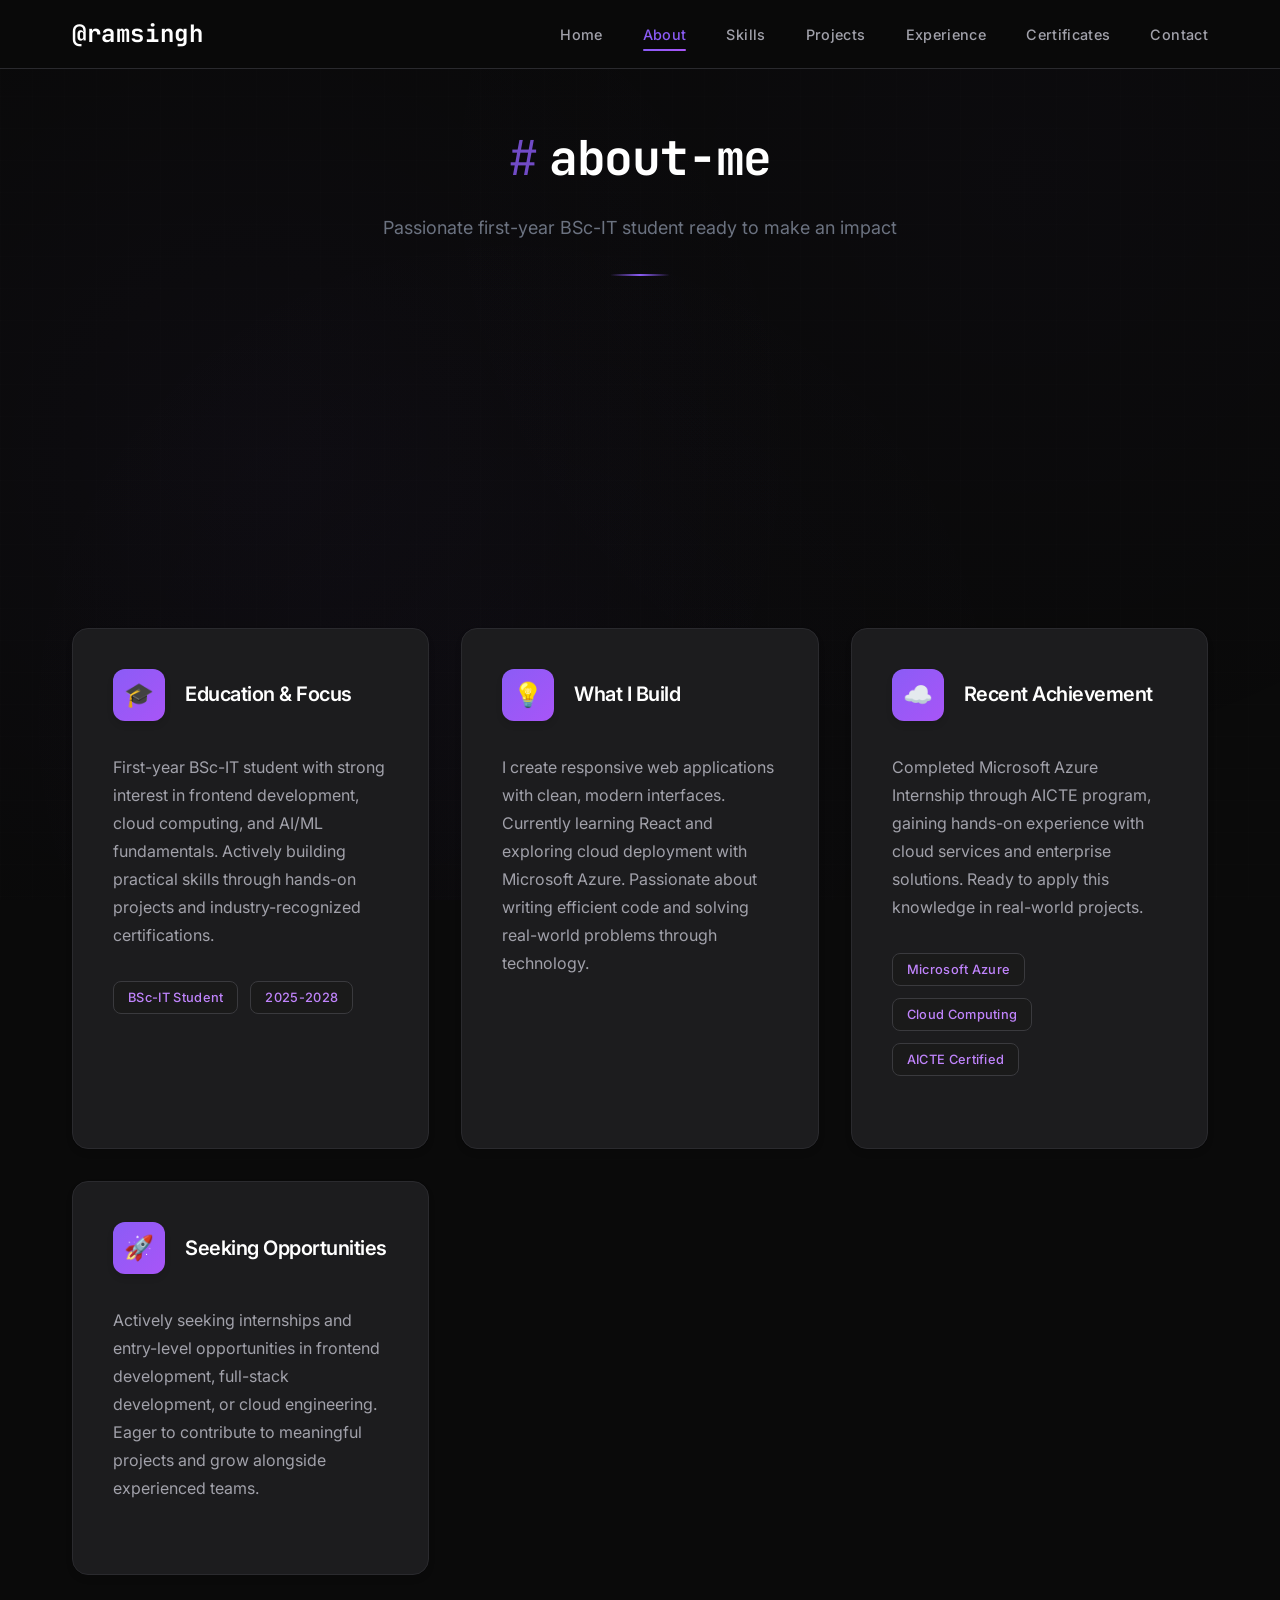
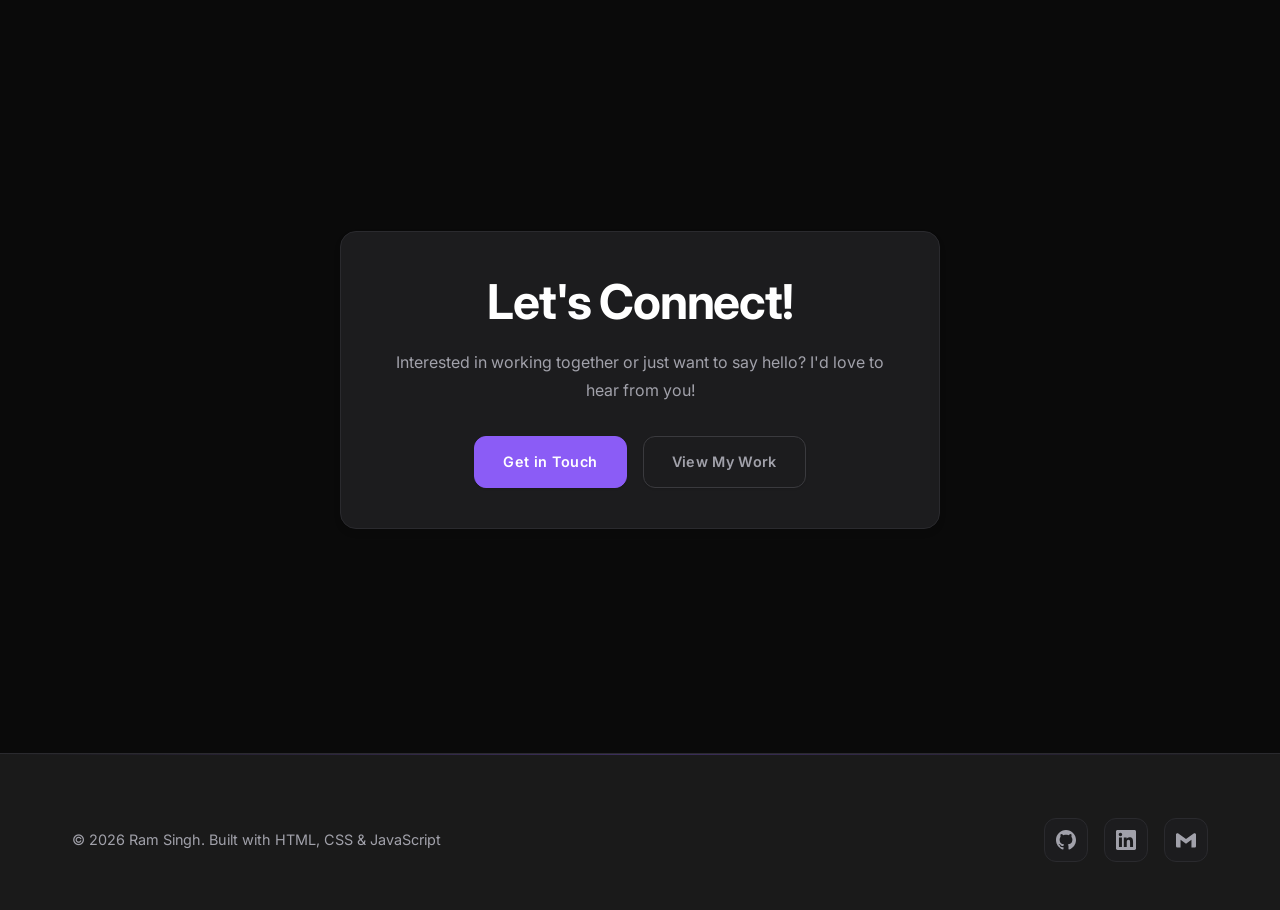
==== about/index.html @ ed47b106 "Initial commit Created from https://vercel.com/new" ====
<!DOCTYPE html>
<html lang="en">
<head>
    <meta charset="UTF-8">
    <meta name="viewport" content="width=device-width, initial-scale=1.0">
    <meta name="description" content="About Ram Singh - First-year BSc-IT student, Frontend Developer, and AIML Learner seeking internships and entry-level opportunities.">
    <meta name="keywords" content="Ram Singh, About, Frontend Developer, BSc-IT, Internship, Web Development, Azure">
    <meta name="author" content="Ram Singh">

    <title>About - Ram Singh</title>

    <!-- Favicon -->
    <link rel="icon" type="image/svg+xml" href="../favicon.svg">

    <!-- Fonts -->
    <link rel="preconnect" href="https://fonts.googleapis.com">
    <link rel="preconnect" href="https://fonts.gstatic.com" crossorigin>
    <link href="https://fonts.googleapis.com/css2?family=Inter:wght@300;400;500;600;700;800&family=JetBrains+Mono:wght@400;500;600&display=swap" rel="stylesheet">

    <!-- Styles -->
    <link rel="stylesheet" href="../css/style.css">
</head>
<body>
    <!-- Skip to main content for accessibility -->
    <a href="#main-content" class="skip-link">Skip to main content</a>

    <!-- Navigation -->
    <header class="navbar">
        <div class="nav-container">
            <a href="../" class="nav-logo">@ramsingh</a>
            <nav aria-label="Main navigation">
                <ul class="nav-links">
                    <li><a href="../">Home</a></li>
                    <li><a href="./" class="active" aria-current="page">About</a></li>
                    <li><a href="../skills/">Skills</a></li>
                    <li><a href="../projects/">Projects</a></li>
                    <li><a href="../experience/">Experience</a></li>
                    <li><a href="../certificates/">Certificates</a></li>
                    <li><a href="../contact/">Contact</a></li>
                </ul>
            </nav>
            <button class="mobile-menu-btn" aria-label="Toggle mobile menu" aria-expanded="false">☰</button>
        </div>
    </header>

    <!-- Mobile Menu -->
    <nav class="mobile-menu" aria-label="Mobile navigation">
        <a href="../">Home</a>
        <a href="./">About</a>
        <a href="../skills/">Skills</a>
        <a href="../projects/">Projects</a>
        <a href="../experience/">Experience</a>
        <a href="../certificates/">Certificates</a>
        <a href="../contact/">Contact</a>
    </nav>

    <!-- Main Content -->
    <main id="main-content">

    <!-- About Header -->
    <section class="section-padding" style="padding-top: 8rem;">
        <div class="container">
            <div class="section-header">
                <h2 class="section-title">about-me</h2>
                <p class="section-subtitle">Passionate first-year BSc-IT student ready to make an impact</p>
            </div>
        </div>
    </section>

    <!-- About Content -->
    <section class="section-padding reveal">
        <div class="container">
            <div class="cards-grid">
                <article class="card glow-border">
                    <div class="card-header">
                        <div class="card-icon">🎓</div>
                        <h3 class="card-title">Education & Focus</h3>
                    </div>
                    <p class="card-description">First-year BSc-IT student with strong interest in frontend development, cloud computing, and AI/ML fundamentals. Actively building practical skills through hands-on projects and industry-recognized certifications.</p>
                    <div class="card-tech" style="margin-top: 1rem;">
                        <span class="tech-tag">BSc-IT Student</span>
                        <span class="tech-tag">2025-2028</span>
                    </div>
                </article>

                <article class="card glow-border">
                    <div class="card-header">
                        <div class="card-icon">💡</div>
                        <h3 class="card-title">What I Build</h3>
                    </div>
                    <p class="card-description">I create responsive web applications with clean, modern interfaces. Currently learning React and exploring cloud deployment with Microsoft Azure. Passionate about writing efficient code and solving real-world problems through technology.</p>
                </article>

                <article class="card glow-border">
                    <div class="card-header">
                        <div class="card-icon">☁️</div>
                        <h3 class="card-title">Recent Achievement</h3>
                    </div>
                    <p class="card-description">Completed Microsoft Azure Internship through AICTE program, gaining hands-on experience with cloud services and enterprise solutions. Ready to apply this knowledge in real-world projects.</p>
                    <div class="card-tech" style="margin-top: 1rem;">
                        <span class="tech-tag">Microsoft Azure</span>
                        <span class="tech-tag">Cloud Computing</span>
                        <span class="tech-tag">AICTE Certified</span>
                    </div>
                </article>

                <article class="card glow-border">
                    <div class="card-header">
                        <div class="card-icon">🚀</div>
                        <h3 class="card-title">Seeking Opportunities</h3>
                    </div>
                    <p class="card-description">Actively seeking internships and entry-level opportunities in frontend development, full-stack development, or cloud engineering. Eager to contribute to meaningful projects and grow alongside experienced teams.</p>
                </article>
            </div>
        </div>
    </section>

    <!-- Call to Action -->
    <section class="section-padding">
        <div class="container">
            <div class="card glow-border reveal" style="text-align: center; max-width: 600px; margin: 0 auto;">
                <h2 style="margin-bottom: 1rem;">Let's Connect!</h2>
                <p style="color: var(--text-secondary); margin-bottom: 2rem;">Interested in working together or just want to say hello? I'd love to hear from you!</p>
                <div style="display: flex; gap: 1rem; justify-content: center; flex-wrap: wrap;">
                    <a href="../contact/" class="btn btn-primary">Get in Touch</a>
                    <a href="../projects/" class="btn btn-secondary">View My Work</a>
                </div>
            </div>
        </div>
    </section>

    </main>

    <!-- Footer -->
    <footer class="footer">
        <div class="container">
            <div class="footer-content">
                <div class="footer-text">
                    <p>&copy; 2026 Ram Singh. Built with HTML, CSS & JavaScript</p>
                </div>
                <div class="social-links">
                    <a href="https://github.com/Ramsingh4656" class="social-link" target="_blank" rel="noopener" aria-label="GitHub Profile">
                        <svg width="20" height="20" viewBox="0 0 24 24" fill="currentColor" aria-hidden="true">
                            <path d="M12 0c-6.626 0-12 5.373-12 12 0 5.302 3.438 9.8 8.207 11.387.599.111.793-.261.793-.577v-2.234c-3.338.726-4.033-1.416-4.033-1.416-.546-1.387-1.333-1.756-1.333-1.756-1.089-.745.083-.729.083-.729 1.205.084 1.839 1.237 1.839 1.237 1.07 1.834 2.807 1.304 3.492.997.107-.775.418-1.305.762-1.604-2.665-.305-5.467-1.334-5.467-5.931 0-1.311.469-2.381 1.236-3.221-.124-.303-.535-1.524.117-3.176 0 0 1.008-.322 3.301 1.23.957-.266 1.983-.399 3.003-.404 1.02.005 2.047.138 3.006.404 2.291-1.552 3.297-1.23 3.297-1.23.653 1.653.242 2.874.118 3.176.77.84 1.235 1.911 1.235 3.221 0 4.609-2.807 5.624-5.479 5.921.43.372.823 1.102.823 2.222v3.293c0 .319.192.694.801.576 4.765-1.589 8.199-6.086 8.199-11.386 0-6.627-5.373-12-12-12z"/>
                        </svg>
                    </a>
                    <a href="https://linkedin.com/in/ram-singh4656" class="social-link" target="_blank" rel="noopener" aria-label="LinkedIn Profile">
                        <svg width="20" height="20" viewBox="0 0 24 24" fill="currentColor" aria-hidden="true">
                            <path d="M20.447 20.452h-3.554v-5.569c0-1.328-.027-3.037-1.852-3.037-1.853 0-2.136 1.445-2.136 2.939v5.667H9.351V9h3.414v1.561h.046c.477-.9 1.637-1.85 3.37-1.85 3.601 0 4.267 2.37 4.267 5.455v6.286zM5.337 7.433c-1.144 0-2.063-.926-2.063-2.065 0-1.138.92-2.063 2.063-2.063 1.14 0 2.064.925 2.064 2.063 0 1.139-.925 2.065-2.064 2.065zm1.782 13.019H3.555V9h3.564v11.452zM22.225 0H1.771C.792 0 0 .774 0 1.729v20.542C0 23.227.792 24 1.771 24h20.451C23.2 24 24 23.227 24 22.271V1.729C24 .774 23.2 0 22.222 0h.003z"/>
                        </svg>
                    </a>
                    <a href="mailto:ram01singh4656@gmail.com" class="social-link" aria-label="Email Contact">
                        <svg width="20" height="20" viewBox="0 0 24 24" fill="currentColor" aria-hidden="true">
                            <path d="M24 5.457v13.909c0 .904-.732 1.636-1.636 1.636h-3.819V11.73L12 16.64l-6.545-4.91v9.273H1.636A1.636 1.636 0 0 1 0 19.366V5.457c0-.904.732-1.636 1.636-1.636h.749L12 10.724l9.615-6.903h.749c.904 0 1.636.732 1.636 1.636z"/>
                        </svg>
                    </a>
                </div>
            </div>
        </div>
    </footer>

    <!-- Scripts -->
    <script src="../js/script.js"></script>
</body>
</html>
---- css/style.css ----
/* ===== CSS RESET & BASE STYLES ===== */
* {
    margin: 0;
    padding: 0;
    box-sizing: border-box;
}

:root {
    /* ===== REFINED COLOR SYSTEM ===== */
    /* Background Layers */
    --bg-primary: #0a0a0a;
    --bg-secondary: #111111;
    --bg-elevated: #1a1a1a;
    --bg-card: #1c1c1e;
    --bg-card-hover: #252529;
    --bg-glass: rgba(28, 28, 30, 0.8);
    
    /* Violet/Purple Accent System */
    --accent-primary: #8b5cf6;
    --accent-hover: #a855f7;
    --accent-light: #c084fc;
    --accent-glow: rgba(139, 92, 246, 0.25);
    --accent-glow-strong: rgba(139, 92, 246, 0.4);
    --accent-border: rgba(139, 92, 246, 0.3);
    --accent-subtle: rgba(139, 92, 246, 0.1);
    
    /* Text Hierarchy */
    --text-primary: #ffffff;
    --text-secondary: #a1a1aa;
    --text-muted: #6b7280;
    --text-accent: var(--accent-primary);
    
    /* Border System */
    --border-primary: #2a2a2e;
    --border-secondary: #3a3a3e;
    --border-accent: var(--accent-border);
    --border-focus: var(--accent-primary);
    
    /* Shadow System */
    --shadow-sm: 0 1px 2px rgba(0, 0, 0, 0.1);
    --shadow-md: 0 4px 6px rgba(0, 0, 0, 0.1);
    --shadow-lg: 0 10px 15px rgba(0, 0, 0, 0.1);
    --shadow-xl: 0 20px 25px rgba(0, 0, 0, 0.15);
    --shadow-glow: 0 0 20px var(--accent-glow);
    --shadow-glow-strong: 0 0 30px var(--accent-glow-strong);
    
    /* Typography System */
    --font-primary: 'Inter', -apple-system, BlinkMacSystemFont, 'Segoe UI', sans-serif;
    --font-mono: 'JetBrains Mono', 'Fira Code', 'SF Mono', monospace;
    
    /* Font Weights */
    --font-light: 300;
    --font-regular: 400;
    --font-medium: 500;
    --font-semibold: 600;
    --font-bold: 700;
    --font-extrabold: 800;
    
    /* Line Heights */
    --line-height-tight: 1.25;
    --line-height-normal: 1.5;
    --line-height-relaxed: 1.75;
    
    /* Letter Spacing */
    --letter-spacing-tight: -0.025em;
    --letter-spacing-normal: 0;
    --letter-spacing-wide: 0.025em;
    
    /* Spacing System */
    --container-max-width: 1200px;
    --section-padding: 8rem 0;
    --section-gap: 6rem;
    --card-padding: 2.5rem;
    --element-gap: 1.5rem;
    
    /* Transition System */
    --transition-fast: 0.15s cubic-bezier(0.4, 0, 0.2, 1);
    --transition-normal: 0.25s cubic-bezier(0.4, 0, 0.2, 1);
    --transition-slow: 0.4s cubic-bezier(0.4, 0, 0.2, 1);
    
    /* Border Radius */
    --radius-sm: 0.375rem;
    --radius-md: 0.5rem;
    --radius-lg: 0.75rem;
    --radius-xl: 1rem;
    
    /* Z-Index Scale */
    --z-dropdown: 1000;
    --z-sticky: 1020;
    --z-fixed: 1030;
    --z-modal: 1040;
    --z-popover: 1050;
    --z-tooltip: 1060;
}

html {
    scroll-behavior: smooth;
    font-size: 16px;
}

body {
    font-family: var(--font-primary);
    background-color: var(--bg-primary);
    color: var(--text-primary);
    line-height: var(--line-height-normal);
    overflow-x: hidden;
    font-weight: var(--font-regular);
    -webkit-font-smoothing: antialiased;
    -moz-osx-font-smoothing: grayscale;
}

/* ===== ENHANCED BACKGROUND SYSTEM ===== */
body::before {
    content: '';
    position: fixed;
    top: 0;
    left: 0;
    width: 100%;
    height: 100%;
    background: 
        radial-gradient(circle at 20% 50%, rgba(139, 92, 246, 0.03) 0%, transparent 50%),
        radial-gradient(circle at 80% 20%, rgba(139, 92, 246, 0.02) 0%, transparent 50%),
        radial-gradient(circle at 40% 80%, rgba(139, 92, 246, 0.02) 0%, transparent 50%);
    pointer-events: none;
    z-index: -2;
}

body::after {
    content: '';
    position: fixed;
    top: 0;
    left: 0;
    width: 100%;
    height: 100%;
    background-image: 
        linear-gradient(rgba(255, 255, 255, 0.008) 1px, transparent 1px),
        linear-gradient(90deg, rgba(255, 255, 255, 0.008) 1px, transparent 1px);
    background-size: 32px 32px;
    pointer-events: none;
    z-index: -1;
}

/* ===== IMPROVED TYPOGRAPHY SYSTEM ===== */
h1, h2, h3, h4, h5, h6 {
    font-weight: var(--font-semibold);
    line-height: var(--line-height-tight);
    letter-spacing: var(--letter-spacing-tight);
    color: var(--text-primary);
}

h1 {
    font-size: clamp(2.5rem, 5vw, 4rem);
    font-weight: var(--font-extrabold);
    letter-spacing: -0.02em;
}

h2 {
    font-size: clamp(2rem, 4vw, 3rem);
    font-weight: var(--font-bold);
}

h3 {
    font-size: clamp(1.25rem, 2.5vw, 1.5rem);
    font-weight: var(--font-semibold);
}

p {
    line-height: var(--line-height-relaxed);
    color: var(--text-secondary);
}

/* ===== UTILITY CLASSES ===== */
.container {
    max-width: var(--container-max-width);
    margin: 0 auto;
    padding: 0 2rem;
}

.section-padding {
    padding: var(--section-padding);
}

.text-gradient {
    background: linear-gradient(135deg, var(--accent-primary), var(--accent-hover));
    -webkit-background-clip: text;
    -webkit-text-fill-color: transparent;
    background-clip: text;
    font-weight: var(--font-bold);
}

/* Screen reader only content */
.sr-only {
    position: absolute;
    width: 1px;
    height: 1px;
    padding: 0;
    margin: -1px;
    overflow: hidden;
    clip: rect(0, 0, 0, 0);
    white-space: nowrap;
    border: 0;
}

/* Skip navigation link */
.skip-link {
    position: absolute;
    top: -40px;
    left: 6px;
    background: var(--accent-primary);
    color: white;
    padding: 8px;
    text-decoration: none;
    border-radius: var(--radius-sm);
    font-weight: var(--font-semibold);
    z-index: var(--z-tooltip);
    transition: top var(--transition-fast);
}

.skip-link:focus {
    top: 6px;
}

/* Enhanced focus-visible styles for better accessibility */
*:focus-visible {
    outline: 2px solid var(--accent-primary);
    outline-offset: 2px;
    border-radius: var(--radius-sm);
}

/* Remove default focus outline when focus-visible is supported */
*:focus:not(:focus-visible) {
    outline: none;
}

/* Specific focus styles for interactive elements */
a:focus-visible,
button:focus-visible,
input:focus-visible,
textarea:focus-visible,
select:focus-visible {
    outline: 2px solid var(--accent-primary);
    outline-offset: 2px;
    border-radius: var(--radius-sm);
}

/* Form error messages */
.error-message {
    color: #ef4444;
    font-size: 0.875rem;
    margin-top: 0.25rem;
    min-height: 1.25rem;
    display: block;
}

.error-message:empty {
    display: none;
}

/* Form success messages */
.success-message {
    color: var(--accent-primary);
    font-size: 0.875rem;
    margin-top: 1rem;
    padding: 0.75rem;
    background: var(--accent-subtle);
    border: 1px solid var(--accent-border);
    border-radius: var(--radius-md);
    text-align: center;
    display: block;
}

/* Form field validation states */
input:invalid,
textarea:invalid {
    border-color: #ef4444;
}

input:valid,
textarea:valid {
    border-color: var(--border-primary);
}

/* Loading button state */
.btn[aria-busy="true"] {
    position: relative;
    color: transparent;
}

.btn[aria-busy="true"]::after {
    content: '';
    position: absolute;
    width: 16px;
    height: 16px;
    top: 50%;
    left: 50%;
    margin-left: -8px;
    margin-top: -8px;
    border: 2px solid transparent;
    border-top-color: currentColor;
    border-radius: 50%;
    animation: spin 1s linear infinite;
}

@keyframes spin {
    0% { transform: rotate(0deg); }
    100% { transform: rotate(360deg); }
}

/* ===== ENHANCED GLOW SYSTEM ===== */
.glow-border {
    border: 1px solid var(--border-primary);
    background: var(--bg-card);
    backdrop-filter: blur(8px);
    -webkit-backdrop-filter: blur(8px);
    box-shadow: var(--shadow-md);
    transition: all var(--transition-normal);
    position: relative;
}

.glow-border::before {
    content: '';
    position: absolute;
    inset: 0;
    padding: 1px;
    background: linear-gradient(135deg, var(--accent-border), transparent, var(--accent-border));
    border-radius: inherit;
    mask: linear-gradient(#fff 0 0) content-box, linear-gradient(#fff 0 0);
    mask-composite: xor;
    -webkit-mask-composite: xor;
    opacity: 0;
    transition: opacity var(--transition-normal);
}

.glow-border:hover {
    transform: translateY(-2px);
    box-shadow: var(--shadow-xl), var(--shadow-glow);
    border-color: var(--border-accent);
    background: var(--bg-card-hover);
}

.glow-border:hover::before {
    opacity: 1;
}

/* ===== ENHANCED NAVIGATION ===== */
.navbar {
    position: fixed;
    top: 0;
    left: 0;
    right: 0;
    background: rgba(10, 10, 10, 0.85);
    backdrop-filter: blur(20px);
    -webkit-backdrop-filter: blur(20px);
    border-bottom: 1px solid var(--border-primary);
    z-index: var(--z-sticky);
    transition: all var(--transition-normal);
}

.navbar.scrolled {
    background: rgba(10, 10, 10, 0.95);
    border-bottom-color: var(--border-secondary);
    box-shadow: var(--shadow-lg);
}

.nav-container {
    display: flex;
    justify-content: space-between;
    align-items: center;
    padding: 1rem 2rem;
    max-width: var(--container-max-width);
    margin: 0 auto;
}

.nav-logo {
    font-size: 1.5rem;
    font-weight: var(--font-bold);
    color: var(--text-primary);
    text-decoration: none;
    font-family: var(--font-mono);
    letter-spacing: var(--letter-spacing-wide);
    transition: color var(--transition-fast);
}

.nav-logo:hover {
    color: var(--accent-primary);
}

.nav-links {
    display: flex;
    gap: 2.5rem;
    list-style: none;
    align-items: center;
}

.nav-links a {
    color: var(--text-secondary);
    text-decoration: none;
    font-weight: var(--font-medium);
    font-size: 0.9rem;
    letter-spacing: var(--letter-spacing-wide);
    transition: all var(--transition-fast);
    position: relative;
    padding: 0.5rem 0;
}

.nav-links a::after {
    content: '';
    position: absolute;
    bottom: 0;
    left: 0;
    width: 0;
    height: 2px;
    background: linear-gradient(90deg, var(--accent-primary), var(--accent-hover));
    border-radius: 1px;
    transition: width var(--transition-normal);
}

.nav-links a:hover,
.nav-links a.active {
    color: var(--accent-primary);
}

.nav-links a:hover::after,
.nav-links a.active::after {
    width: 100%;
}

.nav-links a:focus-visible {
    outline: 2px solid var(--border-focus);
    outline-offset: 4px;
    border-radius: var(--radius-sm);
}

.mobile-menu-btn {
    display: none;
    background: var(--bg-elevated);
    border: 1px solid var(--border-primary);
    border-radius: var(--radius-md);
    color: var(--text-primary);
    font-size: 1.25rem;
    padding: 0.75rem;
    cursor: pointer;
    transition: all var(--transition-fast);
}

.mobile-menu-btn:hover {
    background: var(--bg-card-hover);
    border-color: var(--border-accent);
    color: var(--accent-primary);
}

.mobile-menu-btn:focus-visible {
    outline: 2px solid var(--border-focus);
    outline-offset: 2px;
}

/* ===== ENHANCED HERO SECTION ===== */
.hero {
    min-height: 100vh;
    display: flex;
    align-items: center;
    position: relative;
    overflow: hidden;
    padding-top: 6rem;
}

.hero-content {
    display: grid;
    grid-template-columns: 1fr auto;
    gap: 5rem;
    align-items: center;
    width: 100%;
}

.hero-text h1 {
    margin-bottom: 1.5rem;
    line-height: 1.1;
}

.hero-text .subtitle {
    font-size: 1.25rem;
    color: var(--text-secondary);
    margin-bottom: 2.5rem;
    font-family: var(--font-mono);
    line-height: var(--line-height-relaxed);
    font-weight: var(--font-regular);
}

.hero-actions {
    display: flex;
    gap: 1.5rem;
    align-items: center;
    flex-wrap: wrap;
}

.hero-cta {
    display: inline-flex;
    align-items: center;
    gap: 0.75rem;
    padding: 1rem 2rem;
    background: var(--accent-primary);
    color: white;
    text-decoration: none;
    border-radius: var(--radius-lg);
    font-weight: var(--font-semibold);
    font-size: 0.95rem;
    letter-spacing: var(--letter-spacing-wide);
    transition: all var(--transition-normal);
    border: 1px solid var(--accent-primary);
    box-shadow: var(--shadow-md);
    position: relative;
    overflow: hidden;
}

.hero-cta::before {
    content: '';
    position: absolute;
    top: 0;
    left: -100%;
    width: 100%;
    height: 100%;
    background: linear-gradient(90deg, transparent, rgba(255, 255, 255, 0.1), transparent);
    transition: left var(--transition-slow);
}

.hero-cta:hover {
    background: var(--accent-hover);
    border-color: var(--accent-hover);
    box-shadow: var(--shadow-lg), var(--shadow-glow);
    transform: translateY(-1px);
}

.hero-cta:hover::before {
    left: 100%;
}

.hero-cta:focus-visible {
    outline: 2px solid var(--border-focus);
    outline-offset: 2px;
}

.hero-image {
    position: relative;
    display: flex;
    justify-content: center;
    align-items: center;
}

.hero-image img {
    width: 320px;
    height: 320px;
    border-radius: 50%;
    object-fit: cover;
    border: 3px solid var(--accent-primary);
    box-shadow: var(--shadow-xl), var(--shadow-glow);
    transition: all var(--transition-slow);
}

.hero-image img:hover {
    transform: scale(1.02);
    box-shadow: var(--shadow-xl), var(--shadow-glow-strong);
}

/* Enhanced Floating Elements */
.floating-element {
    position: absolute;
    background: var(--bg-glass);
    backdrop-filter: blur(12px);
    -webkit-backdrop-filter: blur(12px);
    border: 1px solid var(--border-secondary);
    border-radius: var(--radius-lg);
    padding: 0.75rem 1.25rem;
    font-size: 0.875rem;
    color: var(--text-secondary);
    font-family: var(--font-mono);
    font-weight: var(--font-medium);
    box-shadow: var(--shadow-lg);
    animation: float 4s ease-in-out infinite;
    white-space: nowrap;
}

.floating-element:nth-child(2) {
    top: 15%;
    right: 5%;
    animation-delay: 0s;
}

.floating-element:nth-child(3) {
    bottom: 25%;
    right: 0%;
    animation-delay: 2s;
}

@keyframes float {
    0%, 100% { 
        transform: translateY(0px) rotate(0deg); 
    }
    25% { 
        transform: translateY(-8px) rotate(0.5deg); 
    }
    50% { 
        transform: translateY(-12px) rotate(0deg); 
    }
    75% { 
        transform: translateY(-8px) rotate(-0.5deg); 
    }
}

/* ===== ENHANCED SECTION HEADERS ===== */
.section-header {
    margin-bottom: 5rem;
    text-align: center;
    position: relative;
}

.section-header::after {
    content: '';
    position: absolute;
    bottom: -2rem;
    left: 50%;
    transform: translateX(-50%);
    width: 60px;
    height: 2px;
    background: linear-gradient(90deg, transparent, var(--accent-primary), transparent);
    border-radius: 1px;
}

.section-title {
    font-family: var(--font-mono);
    font-weight: var(--font-bold);
    margin-bottom: 1.5rem;
    position: relative;
}

.section-title::before {
    content: '#';
    color: var(--accent-primary);
    margin-right: 0.75rem;
    font-weight: var(--font-regular);
    opacity: 0.8;
}

.section-subtitle {
    font-size: 1.125rem;
    color: var(--text-muted);
    max-width: 600px;
    margin: 0 auto;
    line-height: var(--line-height-relaxed);
    font-weight: var(--font-regular);
}

/* ===== ENHANCED QUOTE SECTION ===== */
.quote-section {
    padding: 5rem 0;
    text-align: center;
    position: relative;
}

.quote-card {
    background: var(--bg-elevated);
    border: 1px solid var(--border-secondary);
    border-radius: var(--radius-xl);
    padding: 4rem 3rem;
    max-width: 800px;
    margin: 0 auto;
    position: relative;
    backdrop-filter: blur(8px);
    -webkit-backdrop-filter: blur(8px);
    box-shadow: var(--shadow-xl);
    transition: all var(--transition-normal);
}

.quote-card blockquote {
    margin: 0;
    padding: 0;
}

.quote-card blockquote footer {
    margin-top: 2rem;
}

.quote-card:hover {
    transform: translateY(-2px);
    box-shadow: var(--shadow-xl), var(--shadow-glow);
    border-color: var(--accent-border);
}

.quote-text {
    font-size: 1.5rem;
    font-style: italic;
    color: var(--text-primary);
    margin-bottom: 0;
    line-height: var(--line-height-normal);
    font-weight: var(--font-regular);
    position: relative;
    z-index: 2;
}

.quote-author {
    color: var(--accent-primary);
    font-weight: var(--font-semibold);
    font-family: var(--font-mono);
    font-size: 0.95rem;
    letter-spacing: var(--letter-spacing-wide);
    position: relative;
    z-index: 2;
    font-style: normal;
}

.quote-card::before,
.quote-card::after {
    content: '"';
    font-size: 4rem;
    color: var(--accent-primary);
    position: absolute;
    opacity: 0.15;
    font-family: Georgia, serif;
    line-height: 1;
    font-weight: bold;
    z-index: 1;
    transition: opacity var(--transition-normal);
}

.quote-card:hover::before,
.quote-card:hover::after {
    opacity: 0.25;
}

.quote-card::before {
    top: 1.5rem;
    left: 2rem;
}

.quote-card::after {
    bottom: 1.5rem;
    right: 2rem;
    transform: rotate(180deg);
}

/* ===== ENHANCED CARDS GRID ===== */
.cards-grid {
    display: grid;
    grid-template-columns: repeat(auto-fit, minmax(350px, 1fr));
    gap: 2rem;
    margin-top: 3rem;
}

.card {
    background: var(--bg-card);
    border: 1px solid var(--border-primary);
    border-radius: var(--radius-xl);
    padding: var(--card-padding);
    transition: all var(--transition-normal);
    position: relative;
    overflow: hidden;
    backdrop-filter: blur(8px);
    -webkit-backdrop-filter: blur(8px);
    box-shadow: var(--shadow-md);
}

.card::before {
    content: '';
    position: absolute;
    top: 0;
    left: 0;
    right: 0;
    height: 1px;
    background: linear-gradient(90deg, transparent, var(--accent-border), transparent);
    opacity: 0;
    transition: opacity var(--transition-normal);
}

.card:hover::before {
    opacity: 1;
}

.card-header {
    display: flex;
    align-items: center;
    gap: 1.25rem;
    margin-bottom: 2rem;
}

.card-icon {
    width: 52px;
    height: 52px;
    background: linear-gradient(135deg, var(--accent-primary), var(--accent-hover));
    border-radius: var(--radius-lg);
    display: flex;
    align-items: center;
    justify-content: center;
    font-size: 1.5rem;
    box-shadow: var(--shadow-md);
    transition: all var(--transition-normal);
}

.card:hover .card-icon {
    transform: scale(1.05);
    box-shadow: var(--shadow-lg), var(--shadow-glow);
}

.card-title {
    font-size: 1.25rem;
    font-weight: var(--font-semibold);
    color: var(--text-primary);
    line-height: var(--line-height-tight);
}

.card-description {
    color: var(--text-secondary);
    margin-bottom: 2rem;
    line-height: var(--line-height-relaxed);
    font-weight: var(--font-regular);
}

.card-tech {
    display: flex;
    flex-wrap: wrap;
    gap: 0.75rem;
    margin-bottom: 2rem;
}

.tech-tag {
    background: var(--bg-elevated);
    color: var(--accent-light);
    padding: 0.375rem 0.875rem;
    border-radius: var(--radius-md);
    font-size: 0.8rem;
    font-weight: var(--font-medium);
    border: 1px solid var(--border-secondary);
    letter-spacing: var(--letter-spacing-wide);
    transition: all var(--transition-fast);
}

.tech-tag:hover {
    background: var(--accent-subtle);
    border-color: var(--accent-border);
    color: var(--accent-primary);
}

.card-actions {
    display: flex;
    gap: 1rem;
    flex-wrap: wrap;
}

/* ===== ENHANCED BUTTON SYSTEM ===== */
.btn {
    padding: 0.875rem 1.75rem;
    border-radius: var(--radius-lg);
    text-decoration: none;
    font-weight: var(--font-semibold);
    font-size: 0.9rem;
    letter-spacing: var(--letter-spacing-wide);
    transition: all var(--transition-normal);
    border: 1px solid;
    display: inline-flex;
    align-items: center;
    justify-content: center;
    gap: 0.5rem;
    cursor: pointer;
    position: relative;
    overflow: hidden;
    box-shadow: var(--shadow-sm);
}

.btn::before {
    content: '';
    position: absolute;
    top: 0;
    left: -100%;
    width: 100%;
    height: 100%;
    background: linear-gradient(90deg, transparent, rgba(255, 255, 255, 0.1), transparent);
    transition: left var(--transition-slow);
}

.btn:hover::before {
    left: 100%;
}

.btn-primary {
    background: var(--accent-primary);
    color: white;
    border-color: var(--accent-primary);
}

.btn-primary:hover {
    background: var(--accent-hover);
    border-color: var(--accent-hover);
    box-shadow: var(--shadow-lg), var(--shadow-glow);
    transform: translateY(-1px);
}

.btn-secondary {
    background: transparent;
    color: var(--text-secondary);
    border-color: var(--border-secondary);
}

.btn-secondary:hover {
    color: var(--accent-primary);
    border-color: var(--accent-primary);
    background: var(--accent-subtle);
    box-shadow: var(--shadow-md);
}

.btn:focus-visible {
    outline: 2px solid var(--border-focus);
    outline-offset: 2px;
}

.btn:disabled {
    opacity: 0.6;
    cursor: not-allowed;
    pointer-events: none;
}

/* ===== ENHANCED SKILLS SYSTEM ===== */
.skill-category {
    margin-bottom: 4rem;
}

.skill-category:last-child {
    margin-bottom: 0;
}

.skill-category-title {
    font-size: 1.25rem;
    font-weight: var(--font-semibold);
    color: var(--accent-primary);
    margin-bottom: 2rem;
    font-family: var(--font-mono);
    text-align: center;
    letter-spacing: var(--letter-spacing-wide);
    position: relative;
}

.skill-category-title::after {
    content: '';
    position: absolute;
    bottom: -0.5rem;
    left: 50%;
    transform: translateX(-50%);
    width: 40px;
    height: 1px;
    background: var(--accent-primary);
    opacity: 0.5;
}

.skills-grid {
    display: grid;
    grid-template-columns: repeat(auto-fit, minmax(140px, 1fr));
    gap: 1.5rem;
    margin-bottom: 2rem;
}

.skill-item {
    background: var(--bg-card);
    border: 1px solid var(--border-primary);
    border-radius: var(--radius-xl);
    padding: 2rem 1.5rem;
    text-align: center;
    transition: all var(--transition-normal);
    position: relative;
    overflow: hidden;
    backdrop-filter: blur(8px);
    -webkit-backdrop-filter: blur(8px);
    box-shadow: var(--shadow-sm);
}

.skill-item::before {
    content: '';
    position: absolute;
    top: 0;
    left: 0;
    right: 0;
    height: 2px;
    background: linear-gradient(90deg, var(--accent-primary), var(--accent-hover));
    transform: scaleX(0);
    transition: transform var(--transition-normal);
}

.skill-item:hover::before {
    transform: scaleX(1);
}

.skill-item:hover {
    transform: translateY(-3px);
    border-color: var(--border-accent);
    box-shadow: var(--shadow-lg), var(--shadow-glow);
    background: var(--bg-card-hover);
}

.skill-icon {
    width: 64px;
    height: 64px;
    margin: 0 auto 1.25rem;
    display: flex;
    align-items: center;
    justify-content: center;
    font-size: 2rem;
    background: var(--bg-elevated);
    border-radius: var(--radius-lg);
    border: 1px solid var(--border-secondary);
    transition: all var(--transition-normal);
}

.skill-item:hover .skill-icon {
    background: var(--accent-subtle);
    border-color: var(--accent-border);
    transform: scale(1.05);
}

.skill-name {
    font-weight: var(--font-semibold);
    color: var(--text-primary);
    margin-bottom: 0.75rem;
    font-size: 0.95rem;
    line-height: var(--line-height-tight);
}

.skill-level {
    color: var(--text-muted);
    font-size: 0.8rem;
    font-weight: var(--font-medium);
    letter-spacing: var(--letter-spacing-wide);
    text-transform: uppercase;
}

/* ===== PROJECT HIGHLIGHTS ===== */
.project-highlights {
    margin-top: 2rem;
    margin-bottom: 2rem;
}

.project-highlights h4 {
    color: var(--accent-primary);
    margin-bottom: 1.25rem;
    font-size: 0.95rem;
    font-weight: var(--font-semibold);
    letter-spacing: var(--letter-spacing-wide);
}

.project-highlights ul {
    list-style: none;
    padding: 0;
}

.project-highlights li {
    color: var(--text-secondary);
    margin-bottom: 0.75rem;
    padding-left: 1.75rem;
    position: relative;
    font-size: 0.875rem;
    line-height: var(--line-height-relaxed);
}

.project-highlights li::before {
    content: '▸';
    color: var(--accent-primary);
    position: absolute;
    left: 0;
    font-weight: var(--font-bold);
    transition: color var(--transition-fast);
}

.project-highlights li:hover::before {
    color: var(--accent-hover);
}

/* Hero actions are already defined above - removing duplicate */

/* ===== TIMELINE STYLES ===== */
.timeline {
    position: relative;
    max-width: 800px;
    margin: 0 auto;
}

.timeline::before {
    content: '';
    position: absolute;
    left: 30px;
    top: 0;
    bottom: 0;
    width: 2px;
    background: linear-gradient(180deg, var(--accent-primary), var(--accent-hover));
    border-radius: 1px;
}

.timeline-item {
    position: relative;
    margin-bottom: 3rem;
    padding-left: 80px;
}

.timeline-marker {
    position: absolute;
    left: 0;
    top: 0;
    width: 60px;
    height: 60px;
    display: flex;
    align-items: center;
    justify-content: center;
}

.timeline-dot {
    width: 16px;
    height: 16px;
    background: var(--accent-primary);
    border-radius: 50%;
    border: 3px solid var(--bg-primary);
    box-shadow: 0 0 0 3px var(--accent-primary);
    transition: all var(--transition-normal);
}

.timeline-marker.current .timeline-dot {
    background: var(--accent-hover);
    box-shadow: 0 0 0 3px var(--accent-hover), 0 0 20px var(--accent-glow);
    animation: pulse 2s infinite;
}

.timeline-marker.seeking .timeline-dot {
    background: var(--accent-light);
    box-shadow: 0 0 0 3px var(--accent-light);
}

@keyframes pulse {
    0%, 100% {
        transform: scale(1);
        opacity: 1;
    }
    50% {
        transform: scale(1.1);
        opacity: 0.8;
    }
}

.timeline-content {
    flex: 1;
}

.timeline-company {
    color: var(--accent-primary);
    font-weight: var(--font-semibold);
    font-size: 0.95rem;
    margin-bottom: 0.25rem;
}

.timeline-date {
    color: var(--text-muted);
    font-size: 0.875rem;
    font-family: var(--font-mono);
    margin-bottom: 1rem;
}

.experience-highlights {
    margin-top: 1.5rem;
}

.experience-highlights h4 {
    color: var(--accent-primary);
    margin-bottom: 1rem;
    font-size: 0.95rem;
    font-weight: var(--font-semibold);
    letter-spacing: var(--letter-spacing-wide);
}

.experience-highlights ul {
    list-style: none;
    padding: 0;
}

.experience-highlights li {
    color: var(--text-secondary);
    margin-bottom: 0.75rem;
    padding-left: 1.75rem;
    position: relative;
    font-size: 0.875rem;
    line-height: var(--line-height-relaxed);
}

.experience-highlights li::before {
    content: '▸';
    color: var(--accent-primary);
    position: absolute;
    left: 0;
    font-weight: var(--font-bold);
    transition: color var(--transition-fast);
}

.experience-highlights li:hover::before {
    color: var(--accent-hover);
}

/* ===== SKILLS TIMELINE ===== */
.skills-timeline {
    position: relative;
    max-width: 800px;
    margin: 0 auto;
}

.skill-progress-item {
    display: grid;
    grid-template-columns: 200px 1fr;
    gap: 2rem;
    margin-bottom: 3rem;
    padding: 2rem;
    background: var(--bg-card);
    border: 1px solid var(--border-primary);
    border-radius: var(--radius-xl);
    transition: all var(--transition-normal);
    position: relative;
    overflow: hidden;
}

.skill-progress-item::before {
    content: '';
    position: absolute;
    top: 0;
    left: 0;
    right: 0;
    height: 2px;
    background: linear-gradient(90deg, var(--accent-primary), var(--accent-hover));
    transform: scaleX(0);
    transition: transform var(--transition-normal);
}

.skill-progress-item:hover::before {
    transform: scaleX(1);
}

.skill-progress-item:hover {
    transform: translateY(-2px);
    border-color: var(--border-accent);
    box-shadow: var(--shadow-lg), var(--shadow-glow);
    background: var(--bg-card-hover);
}

.skill-period {
    text-align: center;
    padding: 1rem;
    background: var(--bg-elevated);
    border-radius: var(--radius-lg);
    border: 1px solid var(--border-secondary);
}

.skill-period h3 {
    color: var(--accent-primary);
    font-family: var(--font-mono);
    font-size: 1.25rem;
    margin-bottom: 0.5rem;
}

.skill-period p {
    color: var(--text-muted);
    font-size: 0.875rem;
    font-weight: var(--font-medium);
    text-transform: uppercase;
    letter-spacing: var(--letter-spacing-wide);
}

.skill-content h4 {
    color: var(--text-primary);
    font-size: 1.1rem;
    margin-bottom: 0.75rem;
    font-weight: var(--font-semibold);
}

.skill-content p {
    color: var(--text-secondary);
    margin-bottom: 1rem;
    line-height: var(--line-height-relaxed);
}

.skill-tags {
    display: flex;
    flex-wrap: wrap;
    gap: 0.5rem;
}

/* ===== GOALS LIST ===== */
.goals-list {
    list-style: none;
    padding: 0;
    margin: 0;
}

.goals-list li {
    color: var(--text-secondary);
    margin-bottom: 1rem;
    padding-left: 2rem;
    position: relative;
    font-size: 0.9rem;
    line-height: var(--line-height-relaxed);
}

.goals-list li::before {
    content: '✓';
    color: var(--accent-primary);
    position: absolute;
    left: 0;
    font-weight: var(--font-bold);
    font-size: 1rem;
    transition: color var(--transition-fast);
}

.goals-list li:hover::before {
    color: var(--accent-hover);
}

/* ===== RESPONSIVE TIMELINE ===== */
@media (max-width: 768px) {
    .timeline::before {
        left: 20px;
    }
    
    .timeline-item {
        padding-left: 60px;
    }
    
    .timeline-marker {
        width: 40px;
        height: 40px;
    }
    
    .timeline-dot {
        width: 12px;
        height: 12px;
    }
    
    .skill-progress-item {
        grid-template-columns: 1fr;
        gap: 1rem;
        padding: 1.5rem;
    }
    
    .skill-period {
        text-align: left;
    }
}

/* ===== ENHANCED PERFORMANCE OPTIMIZATIONS ===== */
/* Optimize animations for better performance */
.card,
.skill-item,
.glow-border {
    will-change: transform;
}

.card:not(:hover),
.skill-item:not(:hover),
.glow-border:not(:hover) {
    will-change: auto;
}

/* Optimize backdrop-filter usage */
@supports (backdrop-filter: blur(8px)) {
    .glow-border,
    .card,
    .skill-item {
        backdrop-filter: blur(8px);
        -webkit-backdrop-filter: blur(8px);
    }
}

/* Reduce motion for performance on low-end devices */
@media (prefers-reduced-motion: reduce) {
    .floating-element {
        animation: none;
        transform: none;
    }
    
    .card:hover,
    .skill-item:hover,
    .glow-border:hover {
        transform: none;
    }
}

/* ===== ENHANCED FOOTER ===== */
.footer {
    background: var(--bg-elevated);
    border-top: 1px solid var(--border-primary);
    padding: 4rem 0 3rem;
    margin-top: var(--section-gap);
    position: relative;
}

.footer::before {
    content: '';
    position: absolute;
    top: 0;
    left: 0;
    right: 0;
    height: 1px;
    background: linear-gradient(90deg, transparent, var(--accent-border), transparent);
}

.footer-content {
    display: grid;
    grid-template-columns: 1fr auto;
    gap: 2rem;
    align-items: center;
}

.footer-text {
    color: var(--text-muted);
    font-size: 0.9rem;
    font-weight: var(--font-regular);
}

.social-links {
    display: flex;
    gap: 1rem;
}

.social-link {
    width: 44px;
    height: 44px;
    background: var(--bg-card);
    border: 1px solid var(--border-primary);
    border-radius: var(--radius-lg);
    display: flex;
    align-items: center;
    justify-content: center;
    color: var(--text-secondary);
    text-decoration: none;
    transition: all var(--transition-normal);
    position: relative;
    overflow: hidden;
}

.social-link::before {
    content: '';
    position: absolute;
    inset: 0;
    background: linear-gradient(135deg, var(--accent-primary), var(--accent-hover));
    opacity: 0;
    transition: opacity var(--transition-normal);
}

.social-link svg {
    position: relative;
    z-index: 1;
    transition: all var(--transition-normal);
}

.social-link:hover {
    color: white;
    border-color: var(--accent-primary);
    box-shadow: var(--shadow-lg), var(--shadow-glow);
    transform: translateY(-2px);
}

.social-link:hover::before {
    opacity: 1;
}

.social-link:focus-visible {
    outline: 2px solid var(--border-focus);
    outline-offset: 2px;
}

/* ===== ENHANCED RESPONSIVE DESIGN ===== */
@media (max-width: 768px) {
    :root {
        --section-padding: 5rem 0;
        --card-padding: 2rem;
    }

    .nav-links {
        display: none;
    }
    
    .mobile-menu-btn {
        display: block;
    }
    
    .hero {
        padding-top: 5rem;
        min-height: auto;
    }
    
    .hero-content {
        grid-template-columns: 1fr;
        text-align: center;
        gap: 3rem;
    }
    
    .hero-image {
        order: -1;
    }
    
    .hero-image img {
        width: 280px;
        height: 280px;
    }
    
    .hero-actions {
        justify-content: center;
        gap: 1rem;
    }
    
    .hero-cta {
        padding: 0.875rem 1.5rem;
        font-size: 0.9rem;
    }
    
    .floating-element {
        display: none;
    }
    
    .cards-grid {
        grid-template-columns: 1fr;
        gap: 1.5rem;
    }
    
    .card {
        padding: 2rem;
    }
    
    .card-header {
        flex-direction: column;
        text-align: center;
        gap: 1rem;
    }
    
    .card-actions {
        flex-direction: column;
        gap: 0.75rem;
    }
    
    .btn {
        width: 100%;
        justify-content: center;
        padding: 1rem 1.5rem;
    }
    
    .skills-grid {
        grid-template-columns: repeat(auto-fit, minmax(120px, 1fr));
        gap: 1rem;
    }
    
    .skill-item {
        padding: 1.5rem 1rem;
    }
    
    .skill-icon {
        width: 56px;
        height: 56px;
        font-size: 1.75rem;
    }
    
    .skill-category-title {
        font-size: 1.1rem;
    }
    
    .section-header {
        margin-bottom: 3rem;
    }
    
    .quote-card {
        padding: 2.5rem 2rem;
        max-width: 90%;
    }
    
    .quote-card blockquote footer {
        margin-top: 1.5rem;
    }
    
    .quote-text {
        font-size: 1.25rem;
    }
    
    .quote-card::before,
    .quote-card::after {
        font-size: 3rem;
    }

    .quote-card::before {
        top: 1rem;
        left: 1.5rem;
    }

    .quote-card::after {
        bottom: 1rem;
        right: 1.5rem;
    }
    
    .footer-content {
        grid-template-columns: 1fr;
        text-align: center;
        gap: 1.5rem;
    }
    
    .social-links {
        justify-content: center;
    }
    
    .container {
        padding: 0 1.5rem;
    }
    
    /* Contact form responsive improvements */
    .contact-form-card form > div:first-child {
        grid-template-columns: 1fr !important;
        gap: 1rem !important;
    }
}

@media (max-width: 480px) {
    :root {
        --section-padding: 4rem 0;
        --card-padding: 1.5rem;
    }

    .hero-text h1 {
        font-size: 2rem;
        line-height: 1.2;
    }
    
    .hero-text .subtitle {
        font-size: 1.1rem;
    }
    
    .hero-image img {
        width: 240px;
        height: 240px;
    }
    
    .hero-actions {
        flex-direction: column;
        width: 100%;
    }
    
    .hero-cta,
    .btn {
        width: 100%;
    }
    
    .quote-card {
        padding: 2rem 1.5rem;
        max-width: 95%;
    }
    
    .quote-text {
        font-size: 1.1rem;
        line-height: 1.4;
    }
    
    .quote-author {
        font-size: 0.85rem;
    }
    
    .quote-card::before,
    .quote-card::after {
        font-size: 2.5rem;
    }

    .quote-card::before {
        top: 0.75rem;
        left: 1rem;
    }

    .quote-card::after {
        bottom: 0.75rem;
        right: 1rem;
    }
    
    .card {
        padding: 1.5rem;
    }
    
    .skill-item {
        padding: 1.25rem 0.75rem;
    }
    
    .skill-icon {
        width: 48px;
        height: 48px;
        font-size: 1.5rem;
    }
    
    .skills-grid {
        grid-template-columns: repeat(2, 1fr);
        gap: 0.75rem;
    }
    
    .container {
        padding: 0 1rem;
    }
    
    .section-title {
        font-size: 1.75rem;
    }
    
    .section-subtitle {
        font-size: 1rem;
    }
}

/* ===== ENHANCED MOBILE MENU ===== */
.mobile-menu {
    position: fixed;
    top: 0;
    right: -100%;
    width: 320px;
    height: 100vh;
    background: rgba(28, 28, 30, 0.95);
    backdrop-filter: blur(20px);
    -webkit-backdrop-filter: blur(20px);
    border-left: 1px solid var(--border-primary);
    z-index: calc(var(--z-sticky) - 1);
    transition: right var(--transition-slow);
    padding: 6rem 2rem 2rem;
    display: flex;
    flex-direction: column;
    gap: 0.5rem;
    box-shadow: var(--shadow-xl);
}

.mobile-menu.active {
    right: 0;
}

.mobile-menu a {
    color: var(--text-secondary);
    text-decoration: none;
    font-weight: var(--font-medium);
    font-size: 1.1rem;
    padding: 1rem 1.5rem;
    border-radius: var(--radius-lg);
    transition: all var(--transition-fast);
    position: relative;
    letter-spacing: var(--letter-spacing-wide);
}

.mobile-menu a::before {
    content: '';
    position: absolute;
    left: 0;
    top: 50%;
    transform: translateY(-50%);
    width: 3px;
    height: 0;
    background: var(--accent-primary);
    border-radius: 2px;
    transition: height var(--transition-normal);
}

.mobile-menu a:hover,
.mobile-menu a.active {
    color: var(--accent-primary);
    background: var(--accent-subtle);
}

.mobile-menu a:hover::before,
.mobile-menu a.active::before {
    height: 60%;
}

.mobile-menu a:focus-visible {
    outline: 2px solid var(--border-focus);
    outline-offset: 2px;
}

/* Mobile menu overlay */
.mobile-menu-overlay {
    position: fixed;
    top: 0;
    left: 0;
    width: 100%;
    height: 100%;
    background: rgba(0, 0, 0, 0.6);
    z-index: calc(var(--z-sticky) - 2);
    opacity: 0;
    visibility: hidden;
    transition: all var(--transition-normal);
    backdrop-filter: blur(2px);
    -webkit-backdrop-filter: blur(2px);
}

.mobile-menu-overlay.active {
    opacity: 1;
    visibility: visible;
}

/* ===== ACCESSIBILITY ENHANCEMENTS ===== */
@media (prefers-reduced-motion: reduce) {
    * {
        animation-duration: 0.01ms !important;
        animation-iteration-count: 1 !important;
        transition-duration: 0.01ms !important;
    }
    
    html {
        scroll-behavior: auto;
    }
    
    .floating-element {
        animation: none;
    }
}

/* Focus styles for keyboard navigation */
a:focus-visible,
button:focus-visible,
input:focus-visible,
textarea:focus-visible {
    outline: 2px solid var(--accent-primary);
    outline-offset: 2px;
    border-radius: var(--radius-sm);
}

/* High contrast mode support */
@media (prefers-contrast: high) {
    :root {
        --bg-primary: #000000;
        --bg-secondary: #111111;
        --bg-card: #1a1a1a;
        --text-primary: #ffffff;
        --text-secondary: #cccccc;
        --border-primary: #555555;
        --accent-primary: #a855f7;
    }
}

/* ===== LOADING STATES & ANIMATIONS ===== */
.loading {
    opacity: 0.6;
    pointer-events: none;
    cursor: wait;
}

/* Scroll reveal animations */
.reveal {
    opacity: 0;
    transform: translateY(30px);
    transition: all 0.6s cubic-bezier(0.4, 0, 0.2, 1);
}

.reveal.active {
    opacity: 1;
    transform: translateY(0);
}

/* ===== UTILITY ANIMATIONS ===== */
@keyframes fadeInUp {
    from {
        opacity: 0;
        transform: translateY(30px);
    }
    to {
        opacity: 1;
        transform: translateY(0);
    }
}

@keyframes shimmer {
    0% {
        background-position: -200px 0;
    }
    100% {
        background-position: calc(200px + 100%) 0;
    }
}

.fade-in-up {
    animation: fadeInUp 0.6s cubic-bezier(0.4, 0, 0.2, 1) forwards;
}

/* ===== PRINT STYLES ===== */
@media print {
    .navbar,
    .mobile-menu,
    .mobile-menu-btn,
    .floating-element,
    .card-actions,
    .hero-actions {
        display: none !important;
    }

    body {
        background: white;
        color: black;
    }

    .card,
    .skill-item {
        border: 1px solid #ccc;
        box-shadow: none;
        break-inside: avoid;
        background: white;
    }

    .section-padding {
        padding: 1rem 0;
    }
    
    .text-gradient {
        -webkit-text-fill-color: initial;
        color: #8b5cf6;
    }
}
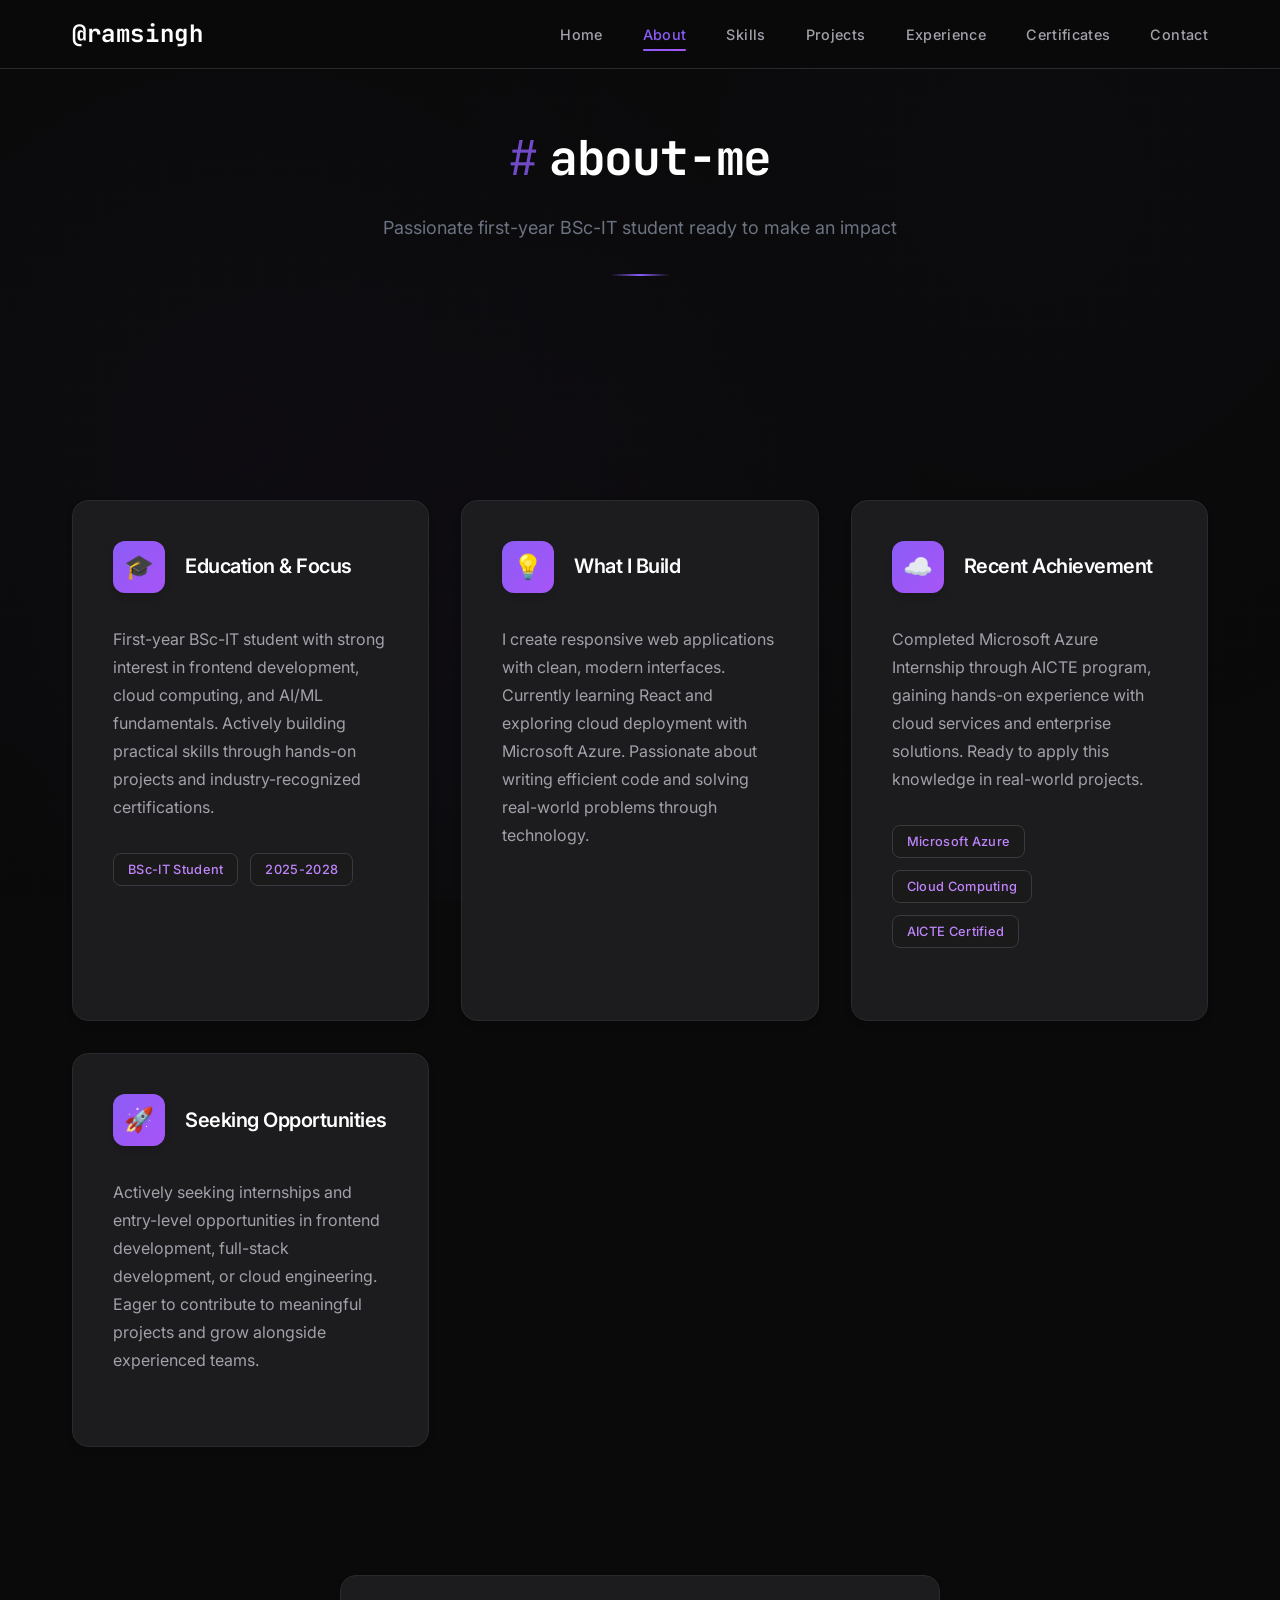
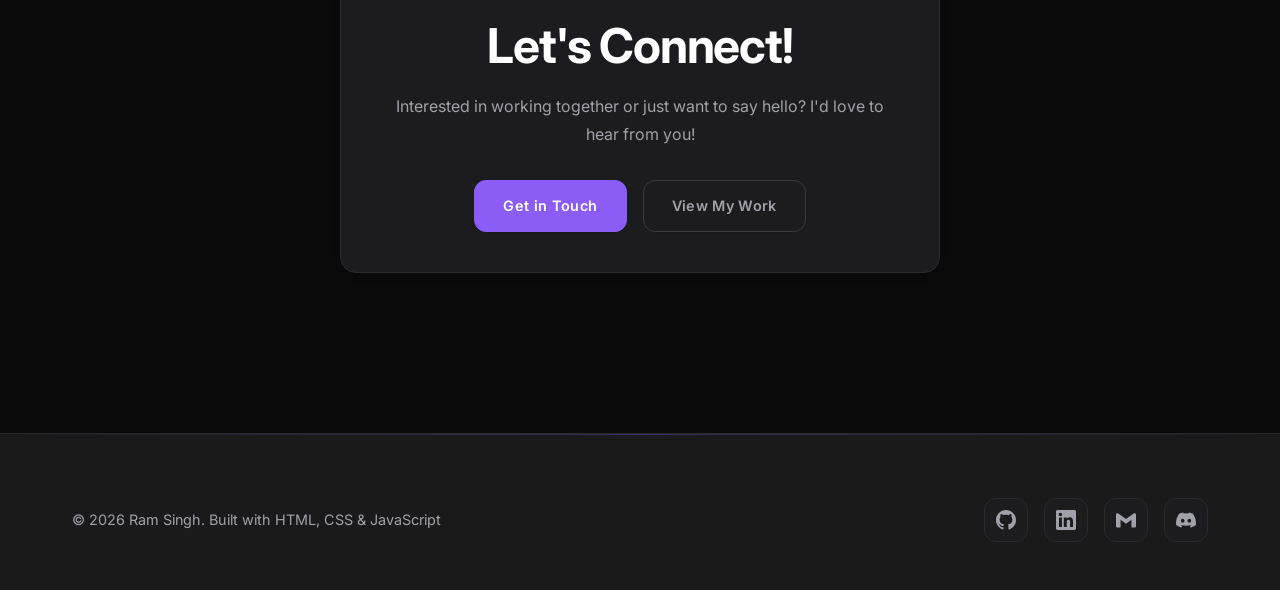
==== commit d28f2ae5: "discord added" ====
--- a/about/index.html
+++ b/about/index.html
@@ -154,6 +154,11 @@
                             <path d="M24 5.457v13.909c0 .904-.732 1.636-1.636 1.636h-3.819V11.73L12 16.64l-6.545-4.91v9.273H1.636A1.636 1.636 0 0 1 0 19.366V5.457c0-.904.732-1.636 1.636-1.636h.749L12 10.724l9.615-6.903h.749c.904 0 1.636.732 1.636 1.636z"/>
                         </svg>
                     </a>
+                    <a href="https://discord.com/users/874953017227628554" class="social-link" target="_blank" rel="noopener" aria-label="Discord">
+                        <svg width="20" height="20" viewBox="0 0 24 24" fill="currentColor">
+                            <path d="M20.317 4.37a19.791 19.791 0 0 0-4.885-1.515.074.074 0 0 0-.079.037c-.21.375-.444.864-.608 1.25a18.27 18.27 0 0 0-5.487 0 12.64 12.64 0 0 0-.617-1.25.077.077 0 0 0-.079-.037A19.736 19.736 0 0 0 3.677 4.37a.07.07 0 0 0-.032.027C.533 9.046-.32 13.58.099 18.057a.082.082 0 0 0 .031.057 19.9 19.9 0 0 0 5.993 3.03.078.078 0 0 0 .084-.028c.462-.63.874-1.295 1.226-1.994a.076.076 0 0 0-.041-.106 13.107 13.107 0 0 1-1.872-.892.077.077 0 0 1-.008-.128 10.2 10.2 0 0 0 .372-.292.074.074 0 0 1 .077-.01c3.928 1.793 8.18 1.793 12.062 0a.074.074 0 0 1 .078.01c.12.098.246.198.373.292a.077.077 0 0 1-.006.127 12.299 12.299 0 0 1-1.873.892.077.077 0 0 0-.041.107c.36.698.772 1.362 1.225 1.993a.076.076 0 0 0 .084.028 19.839 19.839 0 0 0 6.002-3.03.077.077 0 0 0 .032-.054c.5-5.177-.838-9.674-3.549-13.66a.061.061 0 0 0-.031-.03zM8.02 15.33c-1.183 0-2.157-1.085-2.157-2.419 0-1.333.956-2.419 2.157-2.419 1.21 0 2.176 1.096 2.157 2.42 0 1.333-.956 2.418-2.157 2.418zm7.975 0c-1.183 0-2.157-1.085-2.157-2.419 0-1.333.955-2.419 2.157-2.419 1.21 0 2.176 1.096 2.157 2.42 0 1.333-.946 2.418-2.157 2.418z"/>
+                        </svg>
+                    </a>
                 </div>
             </div>
         </div>
--- a/css/style.css
+++ b/css/style.css
@@ -68,7 +68,7 @@
     
     /* Spacing System */
     --container-max-width: 1200px;
-    --section-padding: 8rem 0;
+    --section-padding: 4rem 0;
     --section-gap: 6rem;
     --card-padding: 2.5rem;
     --element-gap: 1.5rem;
@@ -554,6 +554,7 @@
     border: 3px solid var(--accent-primary);
     box-shadow: var(--shadow-xl), var(--shadow-glow);
     transition: all var(--transition-slow);
+    margin-top: 15px;
 }
 
 .hero-image img:hover {
@@ -1904,4 +1905,4 @@
         -webkit-text-fill-color: initial;
         color: #8b5cf6;
     }
-}+}
